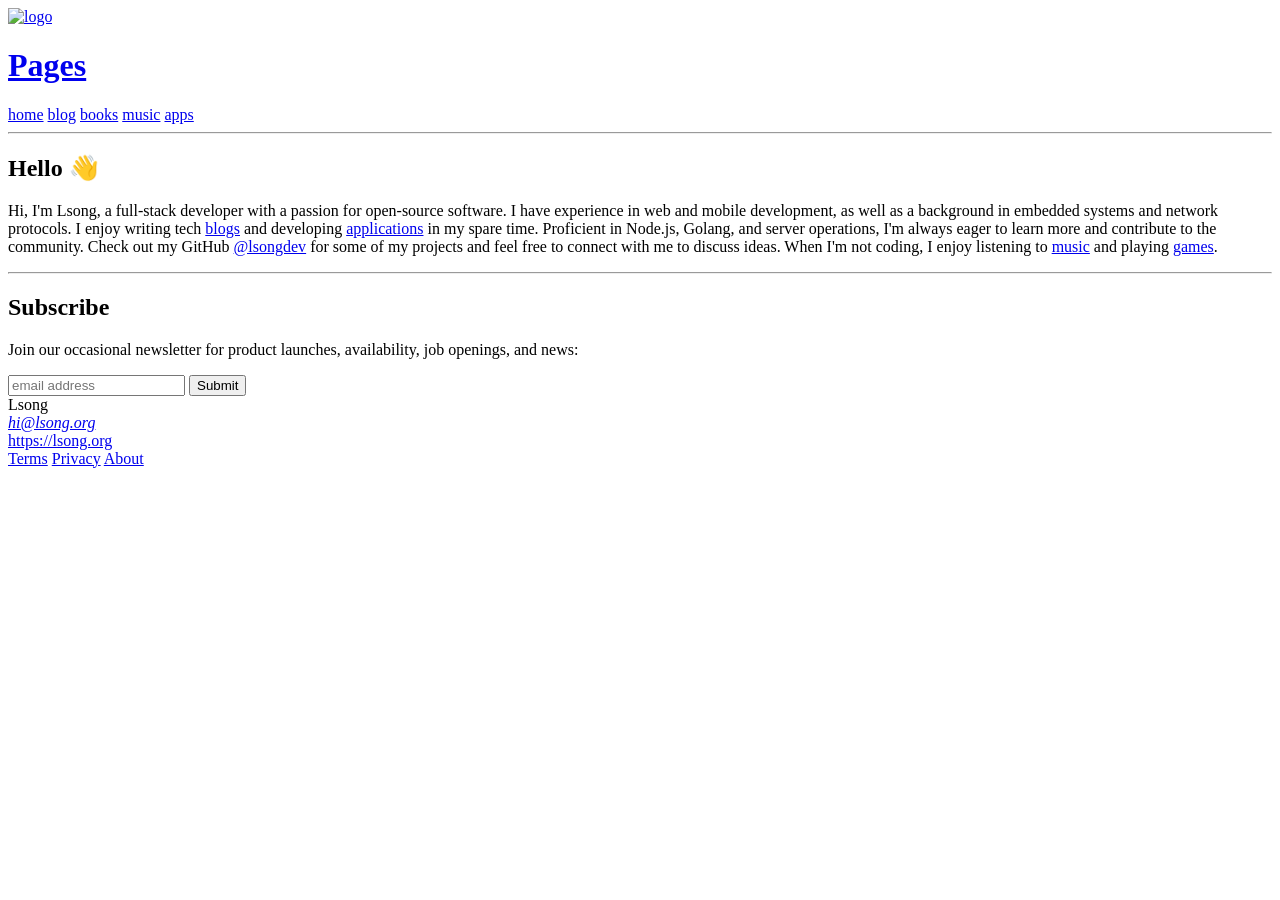
==== index.html @ 6f32d9d6 "Initial commit" ====
<!DOCTYPE html>
<html lang="en">

<head>
  <title>Lsong’s Pages</title>
  <meta charset="utf-8">
  <meta name="viewport" content="width=device-width, initial-scale=1.0, maximum-scale=1.0, user-scalable=no" />
  <meta name="description" content="homepage, blog, music and etc.">
  <meta name="author" content="Lsong">
  <meta name="theme-color" content="#ffffff">
  <meta name="mobile-web-app-capable" content="yes">
  <meta name="apple-mobile-web-app-capable" content="yes">
  <meta name="apple-mobile-web-app-title" content="Lsong’s Web">
  <meta name="apple-mobile-web-app-status-bar-style" content="default">
  <meta name="twitter:card" content="summary">
  <meta name="twitter:creator" content="@lsongdev">
  <link rel="manifest" href="manifest.json">
  <link rel="icon" type="image/svg+xml" href="https://lsong.org/icon.svg">
  <link rel="apple-touch-icon" sizes="128x128" type="image/png" href="https://lsong.org/icon-x128.png">
  <link rel="apple-touch-icon" sizes="512x512" type="image/png" href="https://lsong.org/icon-x512.png">
  <link rel="stylesheet" href="index.css">
  <script type="module" src="index.js"></script>
</head>

<body>
  <div class="container">
    <header class="header">
      <a href="/" class="heading">
        <img src="https://lsong.org/icon.svg" alt="logo" class="logo" width="24">
        <h1 prefix="Lsong’s " class="title">Pages</h1>
      </a>
      <nav class="nav nav-bar">
        <a href="//lsong.org">home</a>
        <a href="//lsong.org/posts">blog</a>
        <a href="//lsong.org/books">books</a>
        <a href="//lsong.org/music">music</a>
        <a href="//lsong.org/start">apps</a>
        <x-inbox></x-inbox>
      </nav>
      <hr />
    </header>
    <main class="content">

      <section id="hello">
        <h2>Hello 👋</h2>
        <p class="headline">
          Hi, I'm Lsong, a full-stack developer with a passion for open-source software.
          I have experience in web and mobile development, as well as a background in embedded systems and network
          protocols.
          I enjoy writing tech <a href="//lsong.org/posts">blogs</a> and developing <a
            href="//lsong.org/start#apps">applications</a> in my spare time.
          Proficient in Node.js, Golang, and server operations, I'm always eager to learn more and contribute to the
          community.
          Check out my GitHub <a href="https://github.com/lsongdev">@lsongdev</a> for some of my projects and feel free
          to connect
          with me to discuss ideas.
          When I'm not coding, I enjoy listening to <a href="//lsong.org/music">music</a> and playing <a
            href="//lsong.org/games">games</a>.
        </p>
      </section>

      <section id="app"></section>

      <hr />
      <section id="subscribe" class="subscribe">
        <h2>Subscribe</h2>
        <p>Join our occasional newsletter for product launches, availability, job openings, and news:</p>
        <form action="https://formspree.io/hi@lsong.org" method="post" class="input-group width-full">
          <input class="input" type="email" id="email" name="email" required placeholder="email address">
          <button class="button" type="submit">Submit</button>
        </form>
      </section>
    </main>
    <footer class="footer flex flex-center flex-jc-between">
      <div>
        Lsong
        <address>
          <a href="mailto:hi@lsong.org">hi@lsong.org</a>
        </address>
        <a href="https://lsong.org">https://lsong.org</a>
      </div>

      <nav>
        <a href="https://lsong.org/terms.html">Terms</a>
        <a href="https://lsong.org/privacy.html">Privacy</a>
        <a href="https://lsong.org/about.html">About</a>
      </nav>
    </footer>
  </div>
</body>

</html>
---- index.css ----
@import url(https://lsong.org/css/stylesheet.css);
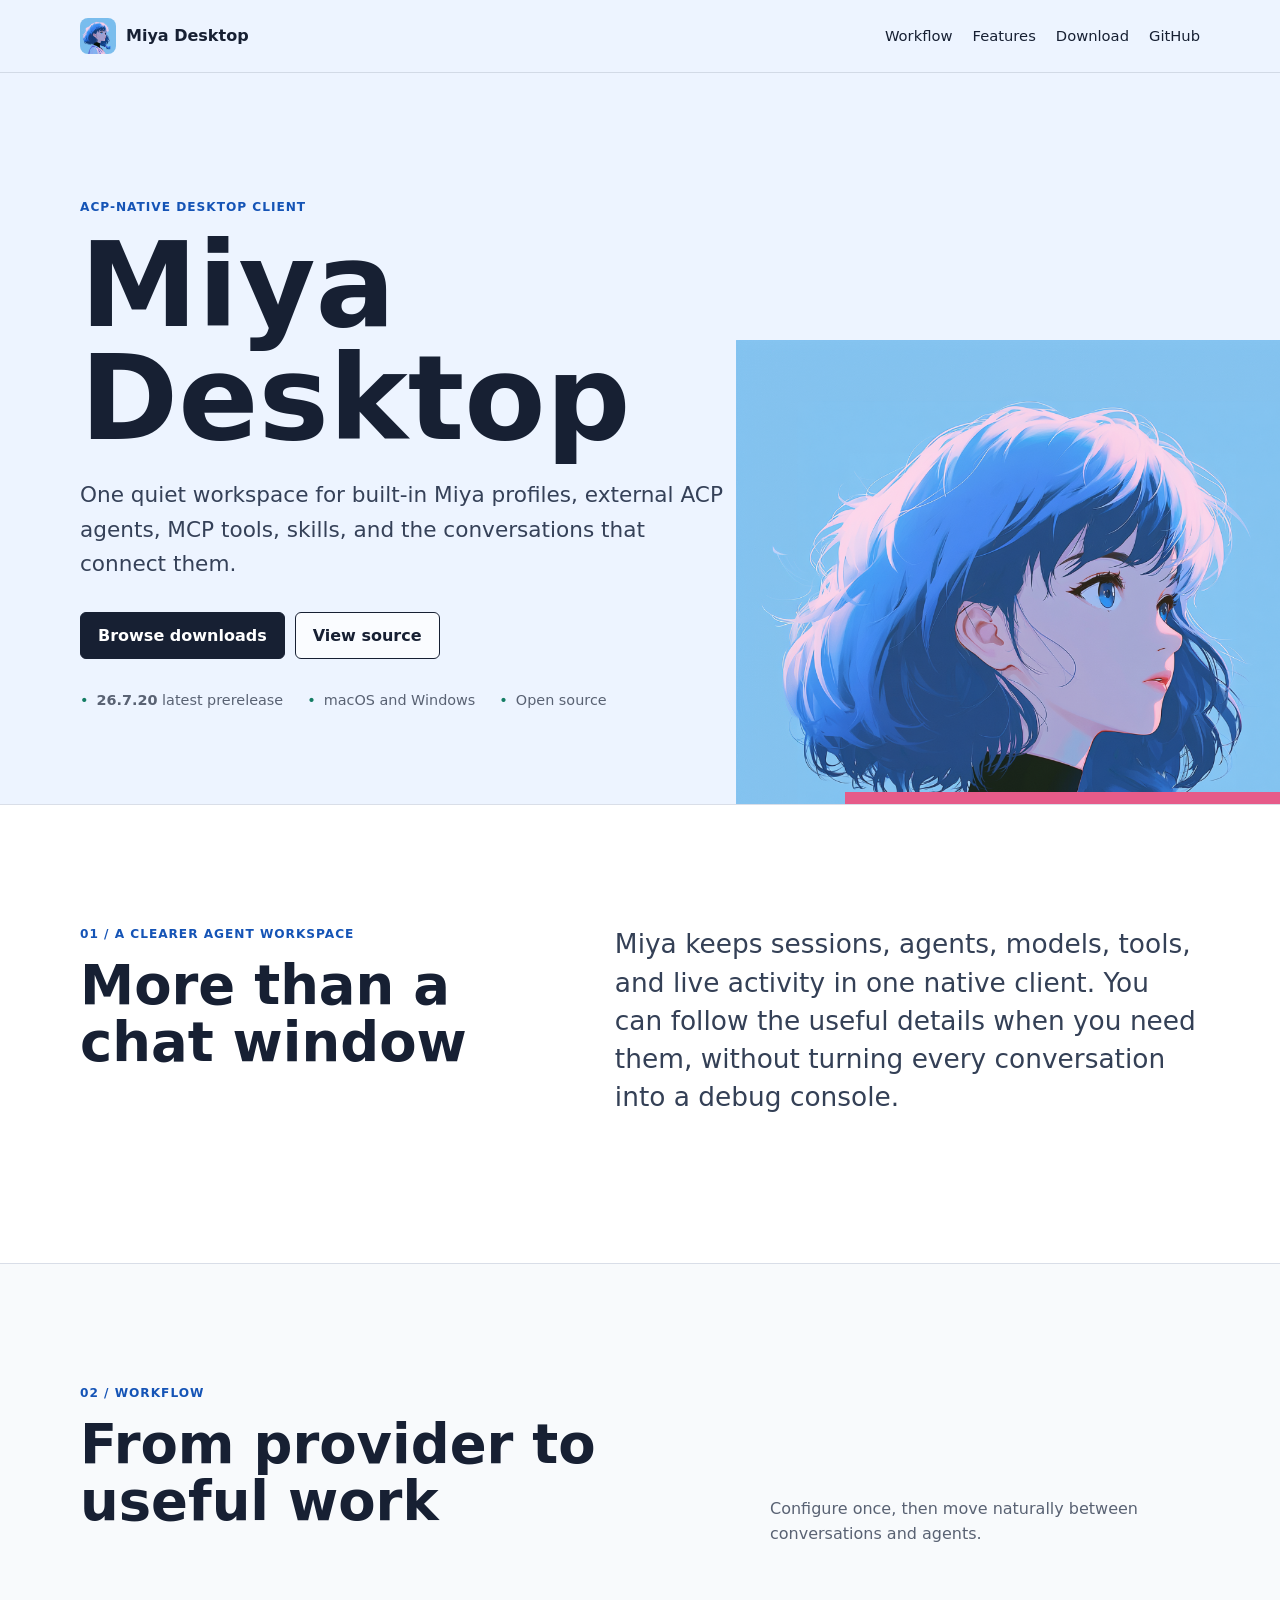
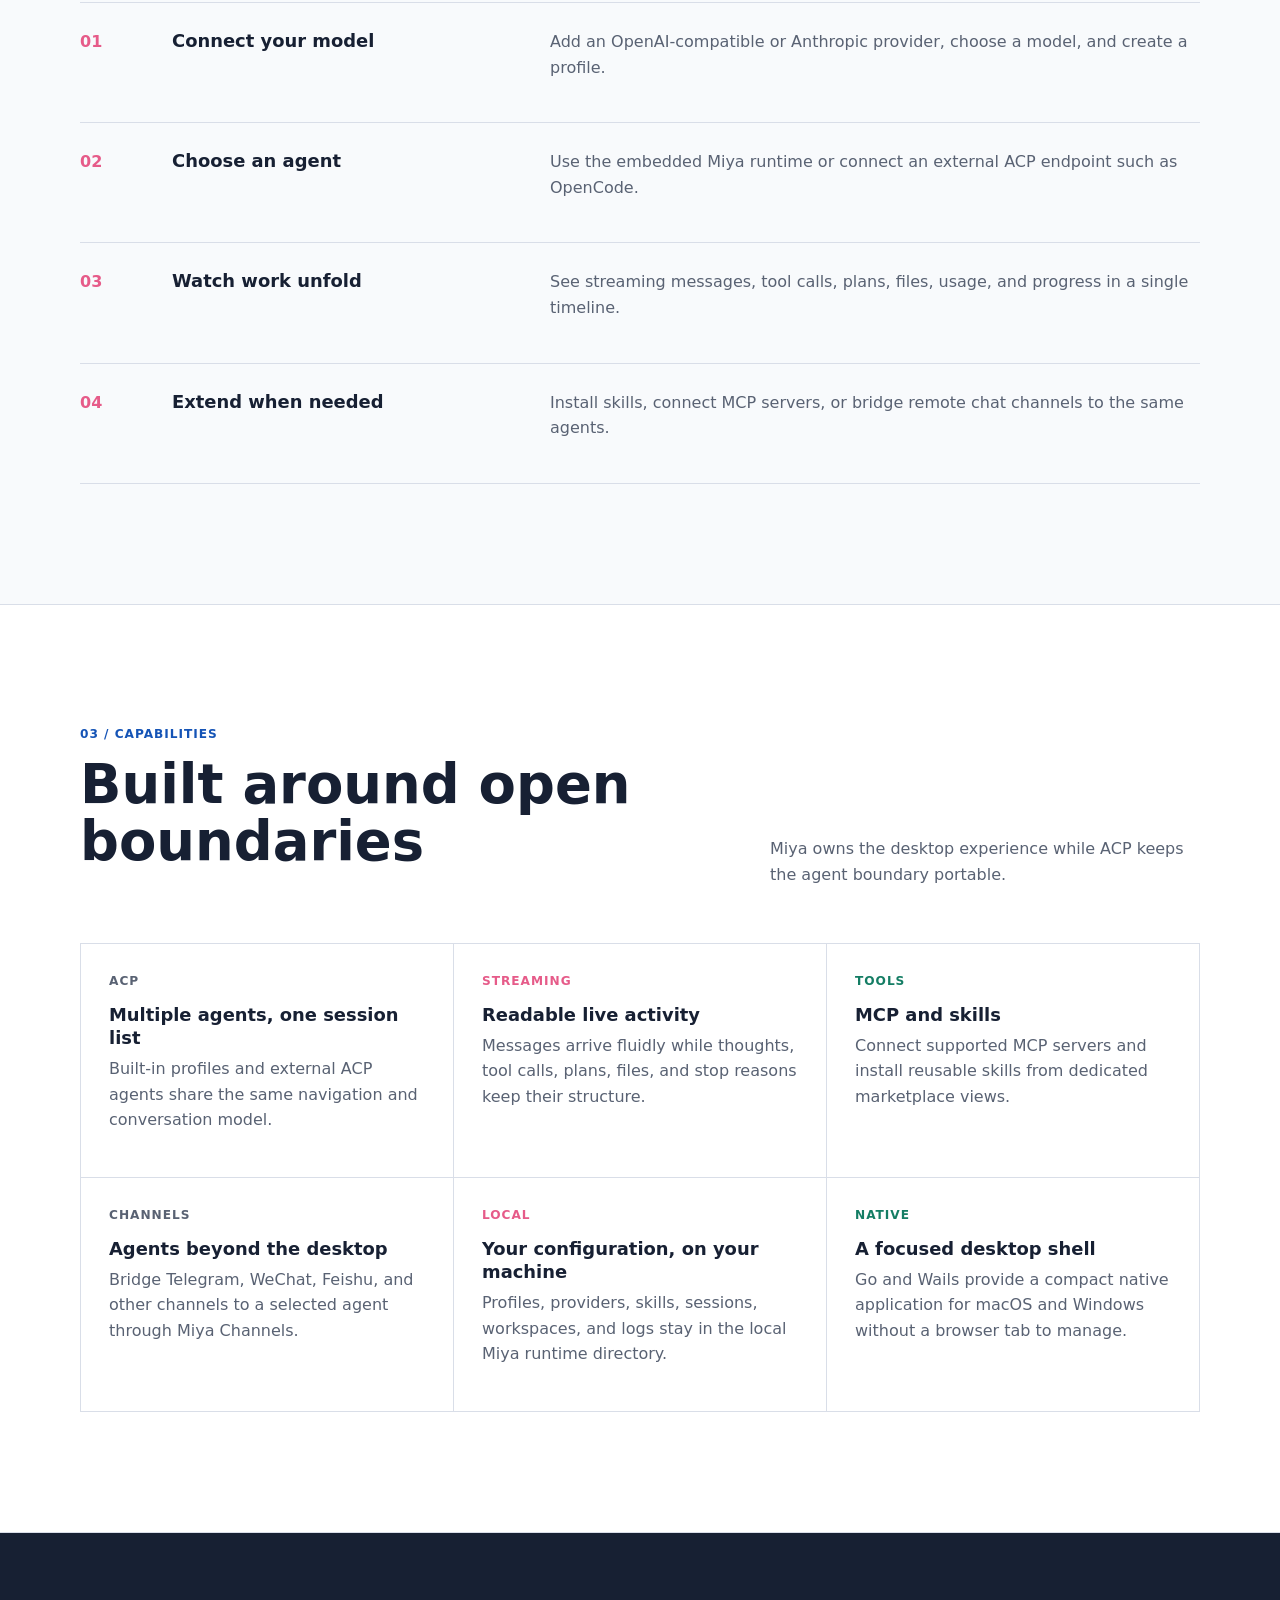
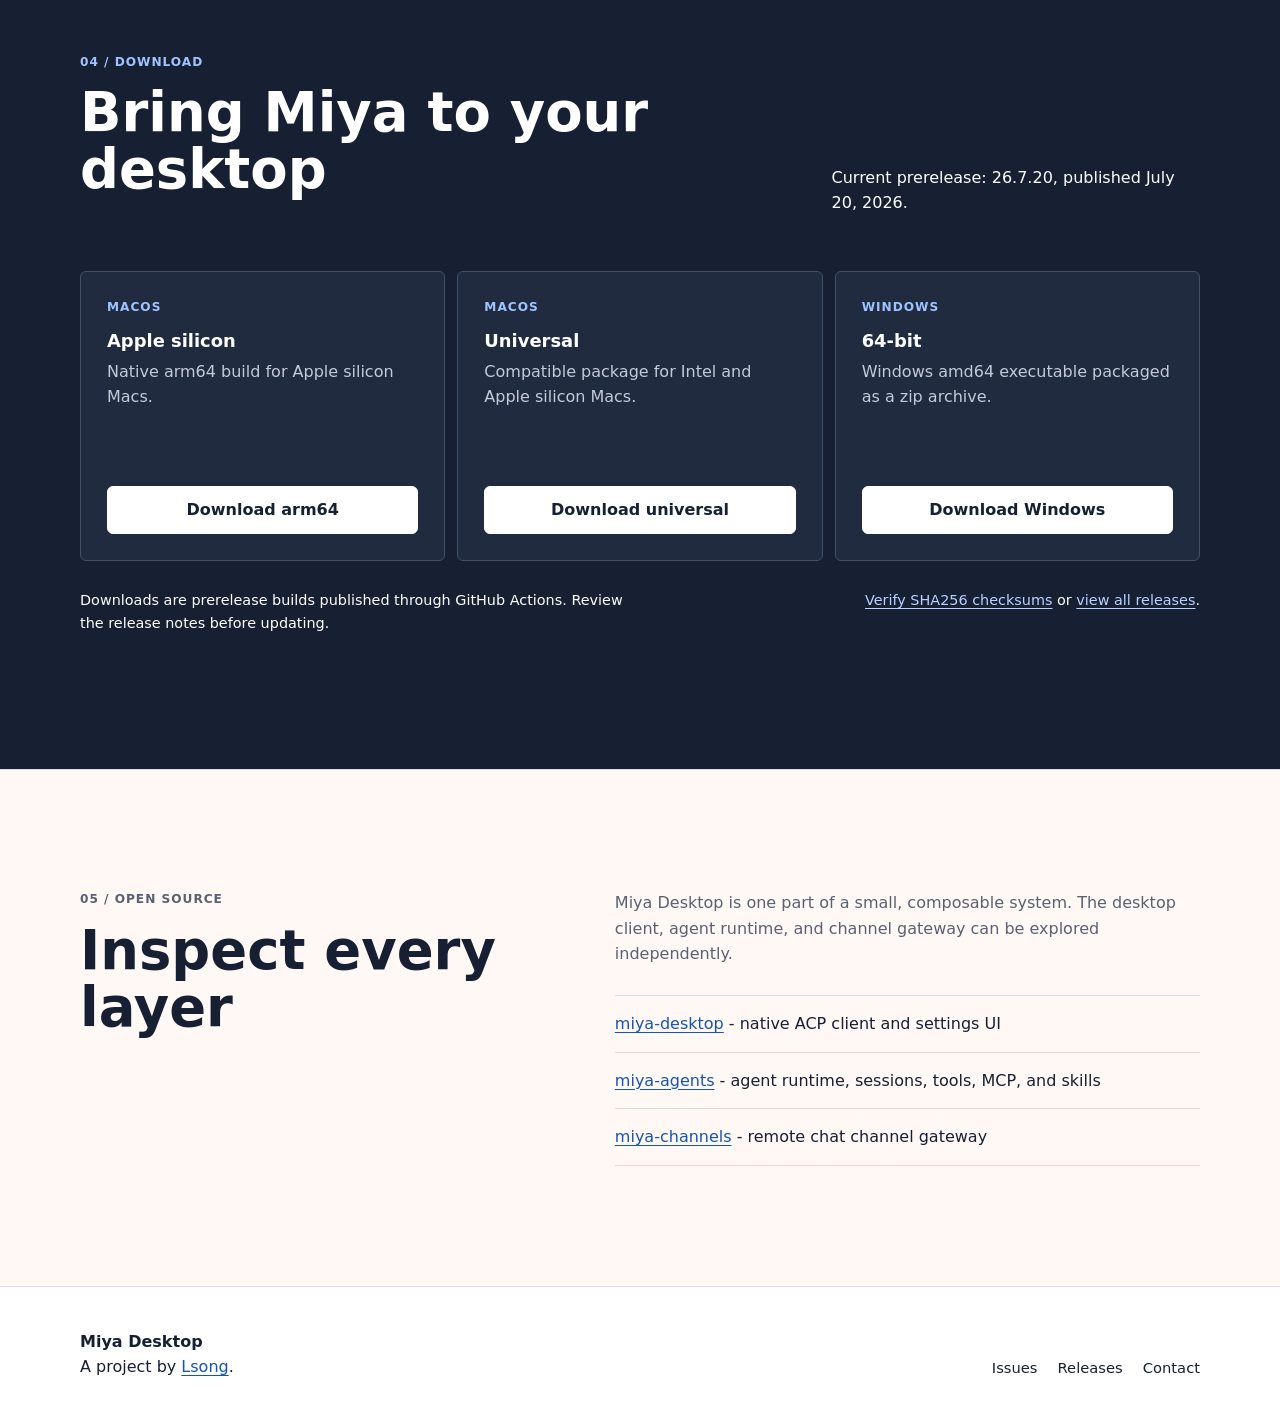
==== commit 9c53fa64: "feat: build Miya Desktop website" ====
--- a/index.html
+++ b/index.html
@@ -1,92 +1,147 @@
 <!DOCTYPE html>
 <html lang="en">
-
 <head>
-  <title>Lsong’s Pages</title>
   <meta charset="utf-8">
-  <meta name="viewport" content="width=device-width, initial-scale=1.0, maximum-scale=1.0, user-scalable=no" />
-  <meta name="description" content="homepage, blog, music and etc.">
+  <meta name="viewport" content="width=device-width, initial-scale=1">
+  <title>Miya Desktop - A native workspace for AI agents</title>
+  <meta name="description" content="Miya Desktop is an ACP-native desktop workspace for AI agents, local runtimes, MCP tools, skills, and remote channels.">
   <meta name="author" content="Lsong">
-  <meta name="theme-color" content="#ffffff">
-  <meta name="mobile-web-app-capable" content="yes">
-  <meta name="apple-mobile-web-app-capable" content="yes">
-  <meta name="apple-mobile-web-app-title" content="Lsong’s Web">
-  <meta name="apple-mobile-web-app-status-bar-style" content="default">
+  <meta name="theme-color" content="#f6f8fc">
+  <meta property="og:type" content="website">
+  <meta property="og:title" content="Miya Desktop">
+  <meta property="og:description" content="A native workspace for AI agents, tools, and remote channels.">
+  <meta property="og:image" content="appicon.png">
   <meta name="twitter:card" content="summary">
   <meta name="twitter:creator" content="@lsongdev">
   <link rel="manifest" href="manifest.json">
-  <link rel="icon" type="image/svg+xml" href="https://lsong.org/icon.svg">
-  <link rel="apple-touch-icon" sizes="128x128" type="image/png" href="https://lsong.org/icon-x128.png">
-  <link rel="apple-touch-icon" sizes="512x512" type="image/png" href="https://lsong.org/icon-x512.png">
+  <link rel="icon" type="image/png" href="appicon.png">
+  <link rel="apple-touch-icon" href="appicon.png">
   <link rel="stylesheet" href="index.css">
   <script type="module" src="index.js"></script>
 </head>
+<body>
+  <a class="skip-link" href="#main">Skip to content</a>
+  <header class="site-header">
+    <div class="container header-inner">
+      <a class="brand" href="#top" aria-label="Miya Desktop home">
+        <img src="appicon.png" width="36" height="36" alt="">
+        <span>Miya Desktop</span>
+      </a>
+      <nav class="site-nav" aria-label="Primary navigation">
+        <a href="#workflow">Workflow</a>
+        <a href="#features">Features</a>
+        <a href="#download">Download</a>
+        <a href="https://github.com/lsongdev/miya-desktop">GitHub</a>
+      </nav>
+    </div>
+  </header>
 
-<body>
-  <div class="container">
-    <header class="header">
-      <a href="/" class="heading">
-        <img src="https://lsong.org/icon.svg" alt="logo" class="logo" width="24">
-        <h1 prefix="Lsong’s " class="title">Pages</h1>
-      </a>
-      <nav class="nav nav-bar">
-        <a href="//lsong.org">home</a>
-        <a href="//lsong.org/posts">blog</a>
-        <a href="//lsong.org/books">books</a>
-        <a href="//lsong.org/music">music</a>
-        <a href="//lsong.org/start">apps</a>
-        <x-inbox></x-inbox>
-      </nav>
-      <hr />
-    </header>
-    <main class="content">
+  <main id="main">
+    <section class="hero" id="top" aria-labelledby="hero-title">
+      <img class="hero-icon" src="appicon.png" width="320" height="320" alt="Miya Desktop app icon">
+      <div class="container hero-content">
+        <p class="eyebrow">ACP-native desktop client</p>
+        <h1 id="hero-title">Miya Desktop</h1>
+        <p class="hero-summary">One quiet workspace for built-in Miya profiles, external ACP agents, MCP tools, skills, and the conversations that connect them.</p>
+        <div class="hero-actions">
+          <a class="button button-primary" id="primary-download" href="https://github.com/lsongdev/miya-desktop/releases">Browse downloads</a>
+          <a class="button button-secondary" href="https://github.com/lsongdev/miya-desktop">View source</a>
+        </div>
+        <ul class="release-facts" aria-label="Availability">
+          <li><strong id="release-version">26.7.20</strong> latest prerelease</li>
+          <li>macOS and Windows</li>
+          <li>Open source</li>
+        </ul>
+      </div>
+    </section>
 
-      <section id="hello">
-        <h2>Hello 👋</h2>
-        <p class="headline">
-          Hi, I'm Lsong, a full-stack developer with a passion for open-source software.
-          I have experience in web and mobile development, as well as a background in embedded systems and network
-          protocols.
-          I enjoy writing tech <a href="//lsong.org/posts">blogs</a> and developing <a
-            href="//lsong.org/start#apps">applications</a> in my spare time.
-          Proficient in Node.js, Golang, and server operations, I'm always eager to learn more and contribute to the
-          community.
-          Check out my GitHub <a href="https://github.com/lsongdev">@lsongdev</a> for some of my projects and feel free
-          to connect
-          with me to discuss ideas.
-          When I'm not coding, I enjoy listening to <a href="//lsong.org/music">music</a> and playing <a
-            href="//lsong.org/games">games</a>.
-        </p>
-      </section>
+    <section class="intro section" aria-labelledby="intro-title">
+      <div class="container intro-grid">
+        <div>
+          <p class="section-index">01 / A clearer agent workspace</p>
+          <h2 id="intro-title">More than a chat window</h2>
+        </div>
+        <p class="section-lead">Miya keeps sessions, agents, models, tools, and live activity in one native client. You can follow the useful details when you need them, without turning every conversation into a debug console.</p>
+      </div>
+    </section>
 
-      <section id="app"></section>
+    <section class="workflow section" id="workflow" aria-labelledby="workflow-title">
+      <div class="container">
+        <div class="section-heading">
+          <div>
+            <p class="section-index">02 / Workflow</p>
+            <h2 id="workflow-title">From provider to useful work</h2>
+          </div>
+          <p>Configure once, then move naturally between conversations and agents.</p>
+        </div>
+        <ol class="workflow-list">
+          <li><span class="step-number">01</span><div><h3>Connect your model</h3><p>Add an OpenAI-compatible or Anthropic provider, choose a model, and create a profile.</p></div></li>
+          <li><span class="step-number">02</span><div><h3>Choose an agent</h3><p>Use the embedded Miya runtime or connect an external ACP endpoint such as OpenCode.</p></div></li>
+          <li><span class="step-number">03</span><div><h3>Watch work unfold</h3><p>See streaming messages, tool calls, plans, files, usage, and progress in a single timeline.</p></div></li>
+          <li><span class="step-number">04</span><div><h3>Extend when needed</h3><p>Install skills, connect MCP servers, or bridge remote chat channels to the same agents.</p></div></li>
+        </ol>
+      </div>
+    </section>
 
-      <hr />
-      <section id="subscribe" class="subscribe">
-        <h2>Subscribe</h2>
-        <p>Join our occasional newsletter for product launches, availability, job openings, and news:</p>
-        <form action="https://formspree.io/hi@lsong.org" method="post" class="input-group width-full">
-          <input class="input" type="email" id="email" name="email" required placeholder="email address">
-          <button class="button" type="submit">Submit</button>
-        </form>
-      </section>
-    </main>
-    <footer class="footer flex flex-center flex-jc-between">
-      <div>
-        Lsong
-        <address>
-          <a href="mailto:hi@lsong.org">hi@lsong.org</a>
-        </address>
-        <a href="https://lsong.org">https://lsong.org</a>
+    <section class="features section" id="features" aria-labelledby="features-title">
+      <div class="container">
+        <div class="section-heading">
+          <div>
+            <p class="section-index">03 / Capabilities</p>
+            <h2 id="features-title">Built around open boundaries</h2>
+          </div>
+          <p>Miya owns the desktop experience while ACP keeps the agent boundary portable.</p>
+        </div>
+        <div class="feature-grid">
+          <article><p class="feature-label">ACP</p><h3>Multiple agents, one session list</h3><p>Built-in profiles and external ACP agents share the same navigation and conversation model.</p></article>
+          <article><p class="feature-label">Streaming</p><h3>Readable live activity</h3><p>Messages arrive fluidly while thoughts, tool calls, plans, files, and stop reasons keep their structure.</p></article>
+          <article><p class="feature-label">Tools</p><h3>MCP and skills</h3><p>Connect supported MCP servers and install reusable skills from dedicated marketplace views.</p></article>
+          <article><p class="feature-label">Channels</p><h3>Agents beyond the desktop</h3><p>Bridge Telegram, WeChat, Feishu, and other channels to a selected agent through Miya Channels.</p></article>
+          <article><p class="feature-label">Local</p><h3>Your configuration, on your machine</h3><p>Profiles, providers, skills, sessions, workspaces, and logs stay in the local Miya runtime directory.</p></article>
+          <article><p class="feature-label">Native</p><h3>A focused desktop shell</h3><p>Go and Wails provide a compact native application for macOS and Windows without a browser tab to manage.</p></article>
+        </div>
       </div>
+    </section>
 
-      <nav>
-        <a href="https://lsong.org/terms.html">Terms</a>
-        <a href="https://lsong.org/privacy.html">Privacy</a>
-        <a href="https://lsong.org/about.html">About</a>
-      </nav>
-    </footer>
-  </div>
+    <section class="download section" id="download" aria-labelledby="download-title">
+      <div class="container">
+        <div class="download-heading">
+          <div><p class="section-index">04 / Download</p><h2 id="download-title">Bring Miya to your desktop</h2></div>
+          <p id="release-note">Current prerelease: 26.7.20, published July 20, 2026.</p>
+        </div>
+        <div class="download-list">
+          <article data-platform-card="mac"><div><p class="platform-name">macOS</p><h3>Apple silicon</h3><p>Native arm64 build for Apple silicon Macs.</p></div><a class="button button-download" data-asset-suffix="-darwin-arm64.zip" href="https://github.com/lsongdev/miya-desktop/releases">Download arm64 <span data-asset-size></span></a></article>
+          <article data-platform-card="mac"><div><p class="platform-name">macOS</p><h3>Universal</h3><p>Compatible package for Intel and Apple silicon Macs.</p></div><a class="button button-download" data-asset-suffix="-darwin-universal.zip" href="https://github.com/lsongdev/miya-desktop/releases">Download universal <span data-asset-size></span></a></article>
+          <article data-platform-card="windows"><div><p class="platform-name">Windows</p><h3>64-bit</h3><p>Windows amd64 executable packaged as a zip archive.</p></div><a class="button button-download" data-asset-suffix="-windows-amd64.zip" href="https://github.com/lsongdev/miya-desktop/releases">Download Windows <span data-asset-size></span></a></article>
+        </div>
+        <div class="download-meta">
+          <p>Downloads are prerelease builds published through GitHub Actions. Review the release notes before updating.</p>
+          <p><a id="checksum-link" href="https://github.com/lsongdev/miya-desktop/releases">Verify SHA256 checksums</a> or <a id="all-releases-link" href="https://github.com/lsongdev/miya-desktop/releases">view all releases</a>.</p>
+        </div>
+        <noscript><p>JavaScript is disabled. The download links above open GitHub Releases, where you can choose the newest package for your platform.</p></noscript>
+      </div>
+    </section>
+
+    <section class="open-source section" aria-labelledby="source-title">
+      <div class="container source-grid">
+        <div><p class="section-index">05 / Open source</p><h2 id="source-title">Inspect every layer</h2></div>
+        <div>
+          <p>Miya Desktop is one part of a small, composable system. The desktop client, agent runtime, and channel gateway can be explored independently.</p>
+          <ul class="repo-list">
+            <li><a href="https://github.com/lsongdev/miya-desktop">miya-desktop</a> - native ACP client and settings UI</li>
+            <li><a href="https://github.com/lsongdev/miya-agents">miya-agents</a> - agent runtime, sessions, tools, MCP, and skills</li>
+            <li><a href="https://github.com/lsongdev/miya-channels">miya-channels</a> - remote chat channel gateway</li>
+          </ul>
+        </div>
+      </div>
+    </section>
+  </main>
+
+  <footer class="site-footer">
+    <div class="container footer-inner">
+      <p><strong>Miya Desktop</strong><br>A project by <a href="https://lsong.org">Lsong</a>.</p>
+      <nav aria-label="Footer navigation"><a href="https://github.com/lsongdev/miya-desktop/issues">Issues</a><a href="https://github.com/lsongdev/miya-desktop/releases">Releases</a><a href="mailto:hi@lsong.org">Contact</a></nav>
+    </div>
+  </footer>
 </body>
-
-</html>+</html>
--- a/index.css
+++ b/index.css
@@ -1 +1,248 @@
 @import url(https://lsong.org/css/stylesheet.css);
+
+:root {
+  color-scheme: light;
+  --miya-ink: #172033;
+  --miya-muted: #596273;
+  --miya-line: #d9dee8;
+  --miya-surface: #ffffff;
+  --miya-soft: #f4f7fb;
+  --miya-blue: #236fe8;
+  --miya-blue-dark: #1554b6;
+  --miya-pink: #e65b89;
+  --miya-green: #147d64;
+  --miya-width: 1120px;
+}
+
+* { box-sizing: border-box; }
+html { scroll-behavior: smooth; }
+body {
+  margin: 0;
+  color: var(--miya-ink);
+  background: var(--miya-surface);
+  font-family: "Space Grotesk", system-ui, -apple-system, BlinkMacSystemFont, "Segoe UI", sans-serif;
+  line-height: 1.6;
+}
+body, button, input { letter-spacing: 0; }
+a { color: var(--miya-blue-dark); text-underline-offset: 0.2em; }
+a:hover { color: var(--miya-blue); }
+img { max-width: 100%; }
+h1, h2, h3, p { margin-top: 0; }
+h1, h2, h3 { color: var(--miya-ink); letter-spacing: 0; }
+h1 { max-width: 780px; margin-bottom: 0.2em; font-size: 7.4rem; line-height: 0.95; }
+h2 { margin-bottom: 0.5em; font-size: 3.4rem; line-height: 1.05; }
+h3 { margin-bottom: 0.35em; font-size: 1.12rem; line-height: 1.3; }
+
+.container { width: min(calc(100% - 40px), var(--miya-width)); margin-inline: auto; }
+.skip-link {
+  position: fixed;
+  top: 12px;
+  left: 12px;
+  z-index: 1000;
+  padding: 8px 12px;
+  color: #ffffff;
+  background: var(--miya-ink);
+  transform: translateY(-150%);
+}
+.skip-link:focus { transform: translateY(0); }
+
+.site-header {
+  position: absolute;
+  inset: 0 0 auto;
+  z-index: 10;
+  border-bottom: 1px solid rgba(23, 32, 51, 0.12);
+}
+.header-inner, .footer-inner, .section-heading, .download-heading {
+  display: flex;
+  align-items: center;
+  justify-content: space-between;
+  gap: 28px;
+}
+.header-inner { min-height: 72px; }
+.brand {
+  display: inline-flex;
+  align-items: center;
+  gap: 10px;
+  color: var(--miya-ink);
+  font-weight: 700;
+  text-decoration: none;
+}
+.brand img { width: 36px; height: 36px; border-radius: 8px; }
+.site-nav, .site-footer nav { display: flex; flex-wrap: wrap; gap: 20px; }
+.site-nav a, .site-footer nav a { color: var(--miya-ink); font-size: 0.92rem; text-decoration: none; }
+.site-nav a:hover, .site-footer nav a:hover { color: var(--miya-blue-dark); text-decoration: underline; }
+
+.hero {
+  position: relative;
+  min-height: min(760px, 88vh);
+  overflow: hidden;
+  border-bottom: 1px solid var(--miya-line);
+  background: #edf4ff;
+}
+.hero::after {
+  position: absolute;
+  right: 0;
+  bottom: 0;
+  width: 34%;
+  height: 12px;
+  background: var(--miya-pink);
+  content: "";
+}
+.hero-content { position: relative; z-index: 2; padding-top: clamp(150px, 22vh, 210px); padding-bottom: 92px; }
+.hero-icon {
+  position: absolute;
+  right: max(-120px, calc((100vw - var(--miya-width)) / 2 - 150px));
+  bottom: -150px;
+  width: clamp(420px, 48vw, 680px);
+  height: auto;
+  opacity: 0.92;
+}
+.eyebrow, .section-index, .feature-label, .platform-name {
+  margin-bottom: 12px;
+  color: var(--miya-blue-dark);
+  font-family: "Oxanium", system-ui, sans-serif;
+  font-size: 0.76rem;
+  font-weight: 700;
+  letter-spacing: 0.08em;
+  text-transform: uppercase;
+}
+.hero-summary { max-width: 650px; margin-bottom: 30px; color: #354158; font-size: 1.35rem; }
+.hero-actions { display: flex; flex-wrap: wrap; gap: 10px; margin-bottom: 30px; }
+.button {
+  display: inline-flex;
+  min-height: 44px;
+  align-items: center;
+  justify-content: center;
+  padding: 10px 17px;
+  border: 1px solid var(--miya-ink);
+  border-radius: 6px;
+  font-weight: 700;
+  text-decoration: none;
+}
+.button-primary { color: #ffffff; background: var(--miya-ink); }
+.button-primary:hover { color: #ffffff; background: var(--miya-blue-dark); }
+.button-secondary, .button-download { color: var(--miya-ink); background: rgba(255, 255, 255, 0.72); }
+.button-secondary:hover, .button-download:hover { color: var(--miya-blue-dark); border-color: var(--miya-blue-dark); background: #ffffff; }
+.release-facts {
+  display: flex;
+  flex-wrap: wrap;
+  gap: 8px 24px;
+  max-width: 650px;
+  margin: 0;
+  padding: 0;
+  color: var(--miya-muted);
+  font-size: 0.9rem;
+  list-style: none;
+}
+.release-facts li::before { margin-right: 8px; color: var(--miya-green); content: "\2022"; }
+
+.section { padding: clamp(70px, 10vw, 120px) 0; border-bottom: 1px solid var(--miya-line); }
+.intro { background: var(--miya-surface); }
+.intro-grid, .source-grid {
+  display: grid;
+  grid-template-columns: minmax(0, 0.85fr) minmax(0, 1.15fr);
+  gap: clamp(40px, 8vw, 110px);
+}
+.section-lead { color: #344056; font-size: 1.65rem; line-height: 1.45; }
+.workflow { background: #f8fafc; }
+.section-heading, .download-heading { align-items: end; margin-bottom: 45px; }
+.section-heading > p, .download-heading > p { max-width: 430px; margin-bottom: 10px; color: var(--miya-muted); }
+.workflow-list { margin: 0; padding: 0; border-top: 1px solid var(--miya-line); list-style: none; }
+.workflow-list li {
+  display: grid;
+  grid-template-columns: 72px minmax(0, 1fr);
+  gap: 20px;
+  padding: 26px 0;
+  border-bottom: 1px solid var(--miya-line);
+}
+.workflow-list li > div { display: grid; grid-template-columns: minmax(180px, 0.7fr) minmax(0, 1.3fr); gap: 28px; }
+.workflow-list p, .feature-grid p, .download-list p, .source-grid p { color: var(--miya-muted); }
+.step-number { color: var(--miya-pink); font-family: "Oxanium", system-ui, sans-serif; font-weight: 700; }
+
+.feature-grid {
+  display: grid;
+  grid-template-columns: repeat(3, minmax(0, 1fr));
+  border-top: 1px solid var(--miya-line);
+  border-left: 1px solid var(--miya-line);
+}
+.feature-grid article { min-height: 230px; padding: 28px; border-right: 1px solid var(--miya-line); border-bottom: 1px solid var(--miya-line); }
+.feature-grid article:nth-child(3n + 2) .feature-label { color: var(--miya-pink); }
+.feature-grid article:nth-child(3n + 3) .feature-label { color: var(--miya-green); }
+
+.download { background: #172033; }
+.download h2, .download h3, .download .section-index, .download .platform-name, .download-heading > p, .download-meta, .download noscript { color: #ffffff; }
+.download .section-index, .download .platform-name { color: #9fc3ff; }
+.download-list { display: grid; grid-template-columns: repeat(3, minmax(0, 1fr)); gap: 12px; }
+.download-list article {
+  display: flex;
+  min-height: 290px;
+  flex-direction: column;
+  justify-content: space-between;
+  padding: 26px;
+  border: 1px solid #445069;
+  border-radius: 6px;
+  background: #202b40;
+}
+.download-list article.is-recommended { border-color: #9fc3ff; }
+.download-list article.is-recommended::before {
+  display: block;
+  margin-bottom: 18px;
+  color: #9fc3ff;
+  font-size: 0.76rem;
+  font-weight: 700;
+  text-transform: uppercase;
+  content: "Recommended for this device";
+}
+.download-list p { color: #c3cad8; }
+.button-download { width: 100%; color: var(--miya-ink); border-color: #ffffff; background: #ffffff; }
+.button-download span:not(:empty)::before { content: " · "; }
+.download-meta { display: flex; justify-content: space-between; gap: 30px; margin-top: 28px; font-size: 0.9rem; }
+.download-meta p { max-width: 560px; }
+.download-meta a { color: #b8d1ff; }
+
+.open-source { background: #fff8f4; }
+.repo-list { margin: 28px 0 0; padding: 0; border-top: 1px solid #e8d8d0; list-style: none; }
+.repo-list li { padding: 15px 0; border-bottom: 1px solid #e8d8d0; }
+.site-footer { padding: 42px 0; background: #ffffff; }
+.footer-inner { align-items: end; }
+.footer-inner p { margin-bottom: 0; }
+.error-page { min-height: 100vh; padding: 180px 0 90px; background: #edf4ff; }
+.error-page h1 { max-width: 900px; font-size: 7rem; }
+
+@media (max-width: 820px) {
+  h1 { font-size: 4.5rem; }
+  h2 { font-size: 2.7rem; }
+  .hero-summary { font-size: 1.2rem; }
+  .section-lead { font-size: 1.4rem; }
+  .error-page h1 { font-size: 4.5rem; }
+  .site-header { position: relative; background: #edf4ff; }
+  .header-inner { min-height: auto; align-items: flex-start; padding-block: 16px; }
+  .site-nav { justify-content: flex-end; gap: 8px 14px; }
+  .hero { min-height: 700px; }
+  .hero-content { padding-top: 72px; padding-bottom: 160px; }
+  .hero-icon { right: -80px; bottom: -120px; width: 430px; }
+  .intro-grid, .source-grid, .feature-grid, .download-list { grid-template-columns: 1fr; }
+  .feature-grid article { min-height: 0; }
+  .section-heading, .download-heading, .download-meta { align-items: flex-start; flex-direction: column; }
+  .workflow-list li > div { grid-template-columns: 1fr; gap: 4px; }
+}
+
+@media (max-width: 560px) {
+  h1 { font-size: 3.4rem; }
+  h2 { font-size: 2.2rem; }
+  .error-page h1 { font-size: 3.4rem; }
+  .container { width: min(calc(100% - 28px), var(--miya-width)); }
+  .header-inner, .footer-inner { align-items: flex-start; flex-direction: column; }
+  .site-nav { width: 100%; justify-content: flex-start; }
+  .hero { min-height: 660px; }
+  .hero-content { padding-top: 56px; padding-bottom: 90px; }
+  .hero-icon { right: -35px; bottom: -25px; width: 180px; }
+  .hero-actions .button { width: 100%; }
+  .release-facts { max-width: 215px; }
+  .workflow-list li { grid-template-columns: 48px minmax(0, 1fr); }
+  .download-list article { min-height: 250px; }
+}
+
+@media (prefers-reduced-motion: reduce) {
+  html { scroll-behavior: auto; }
+}
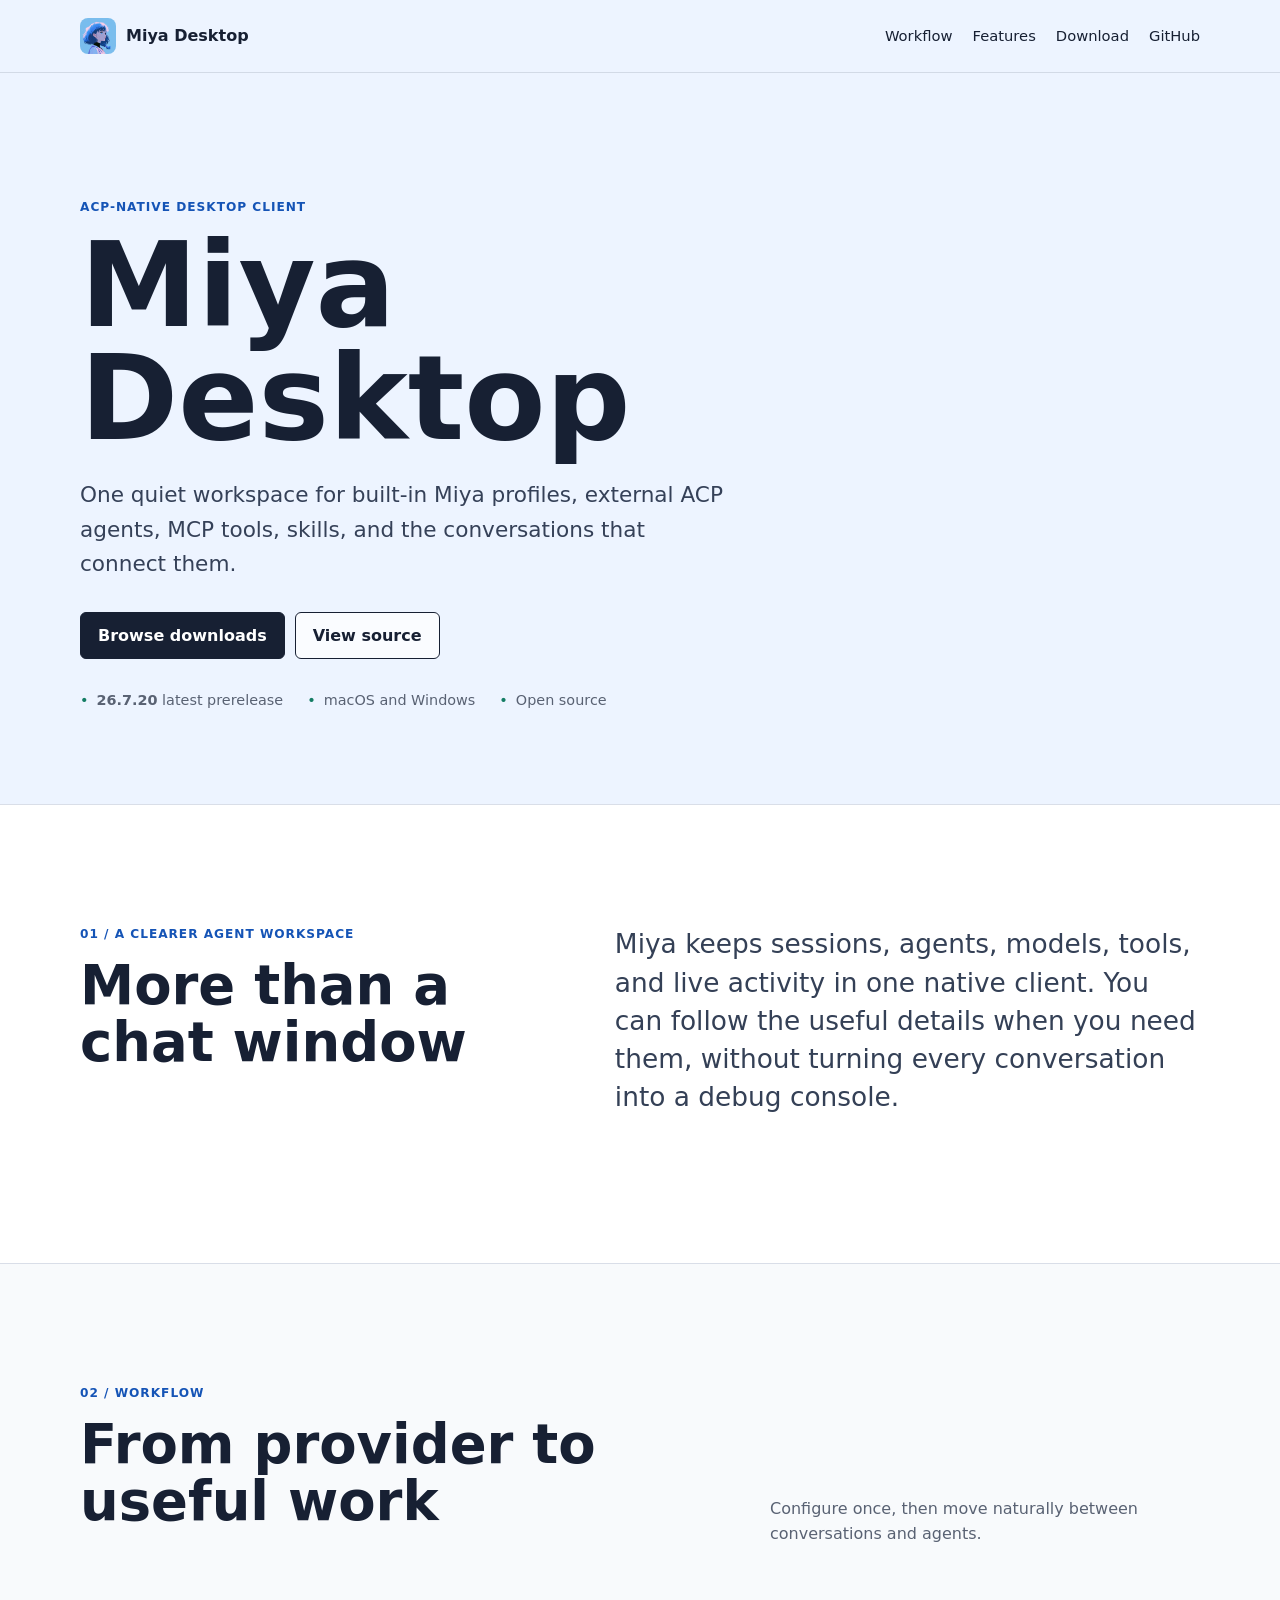
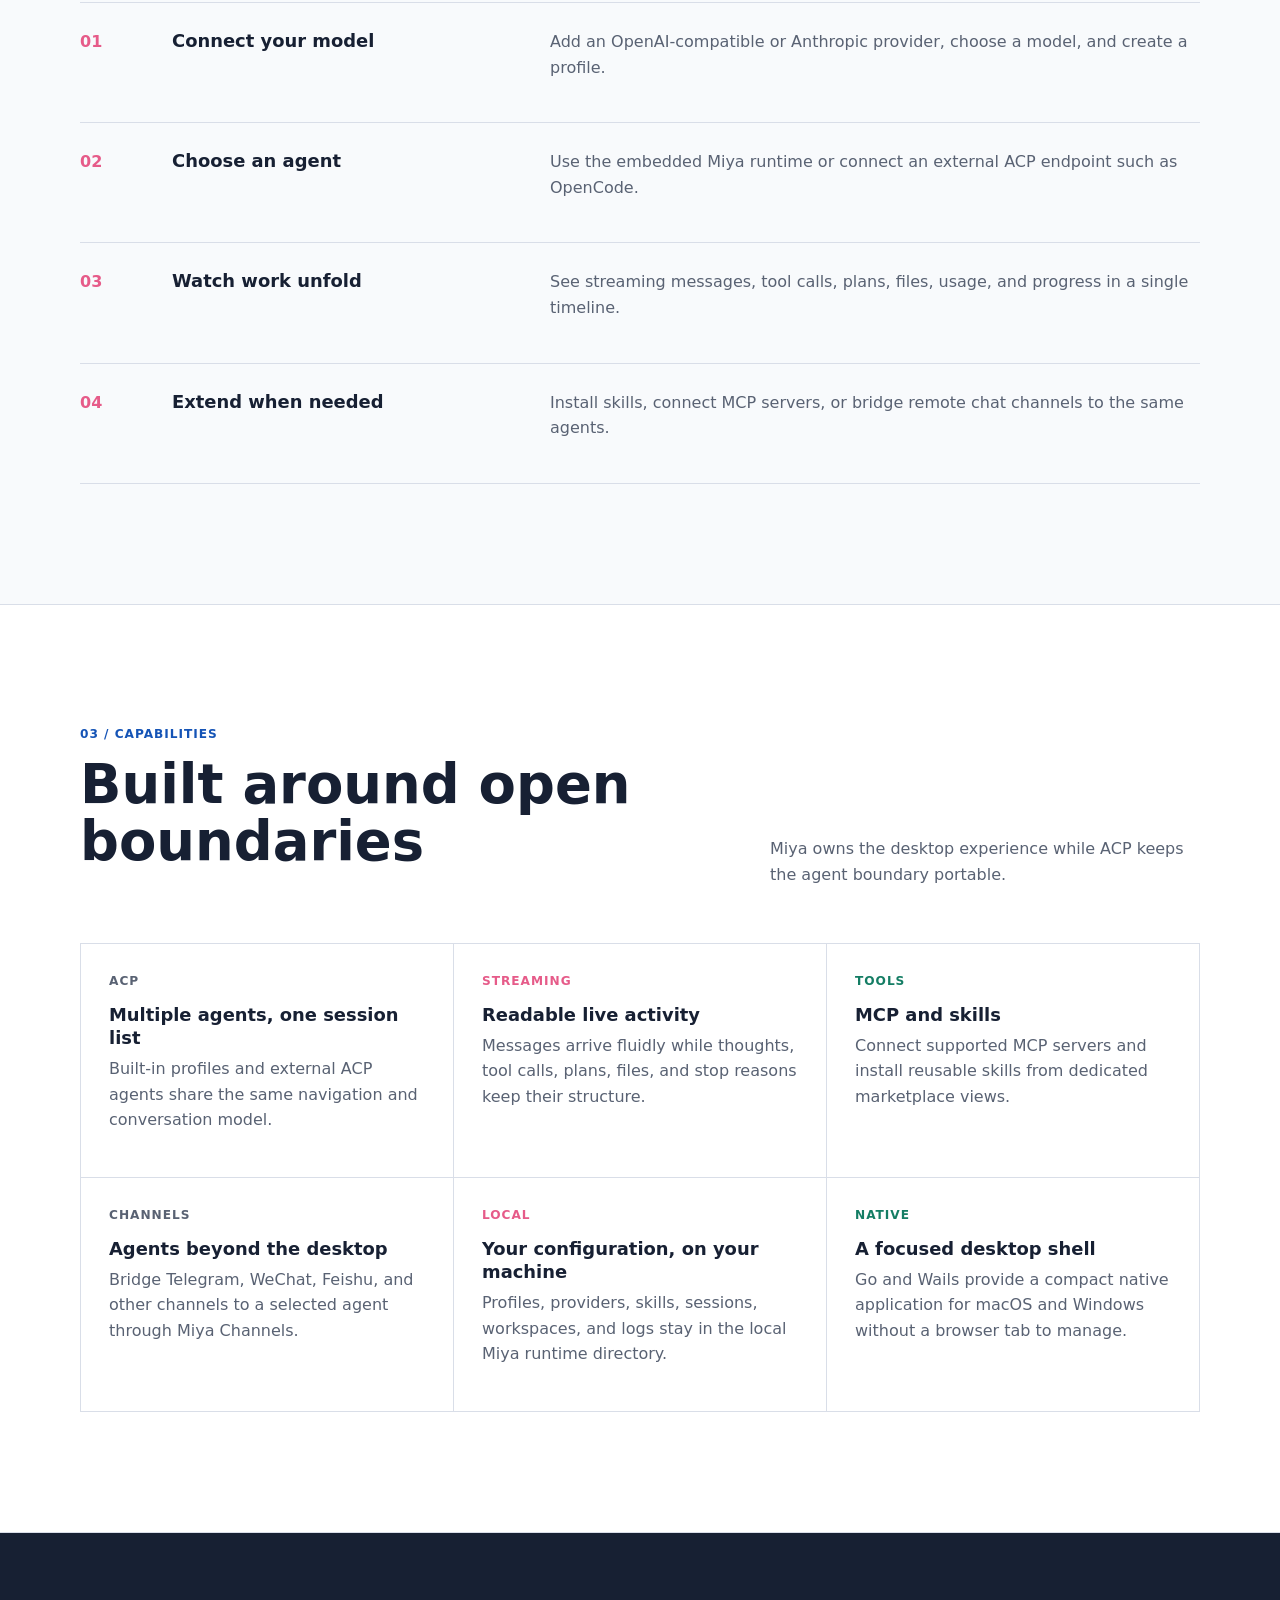
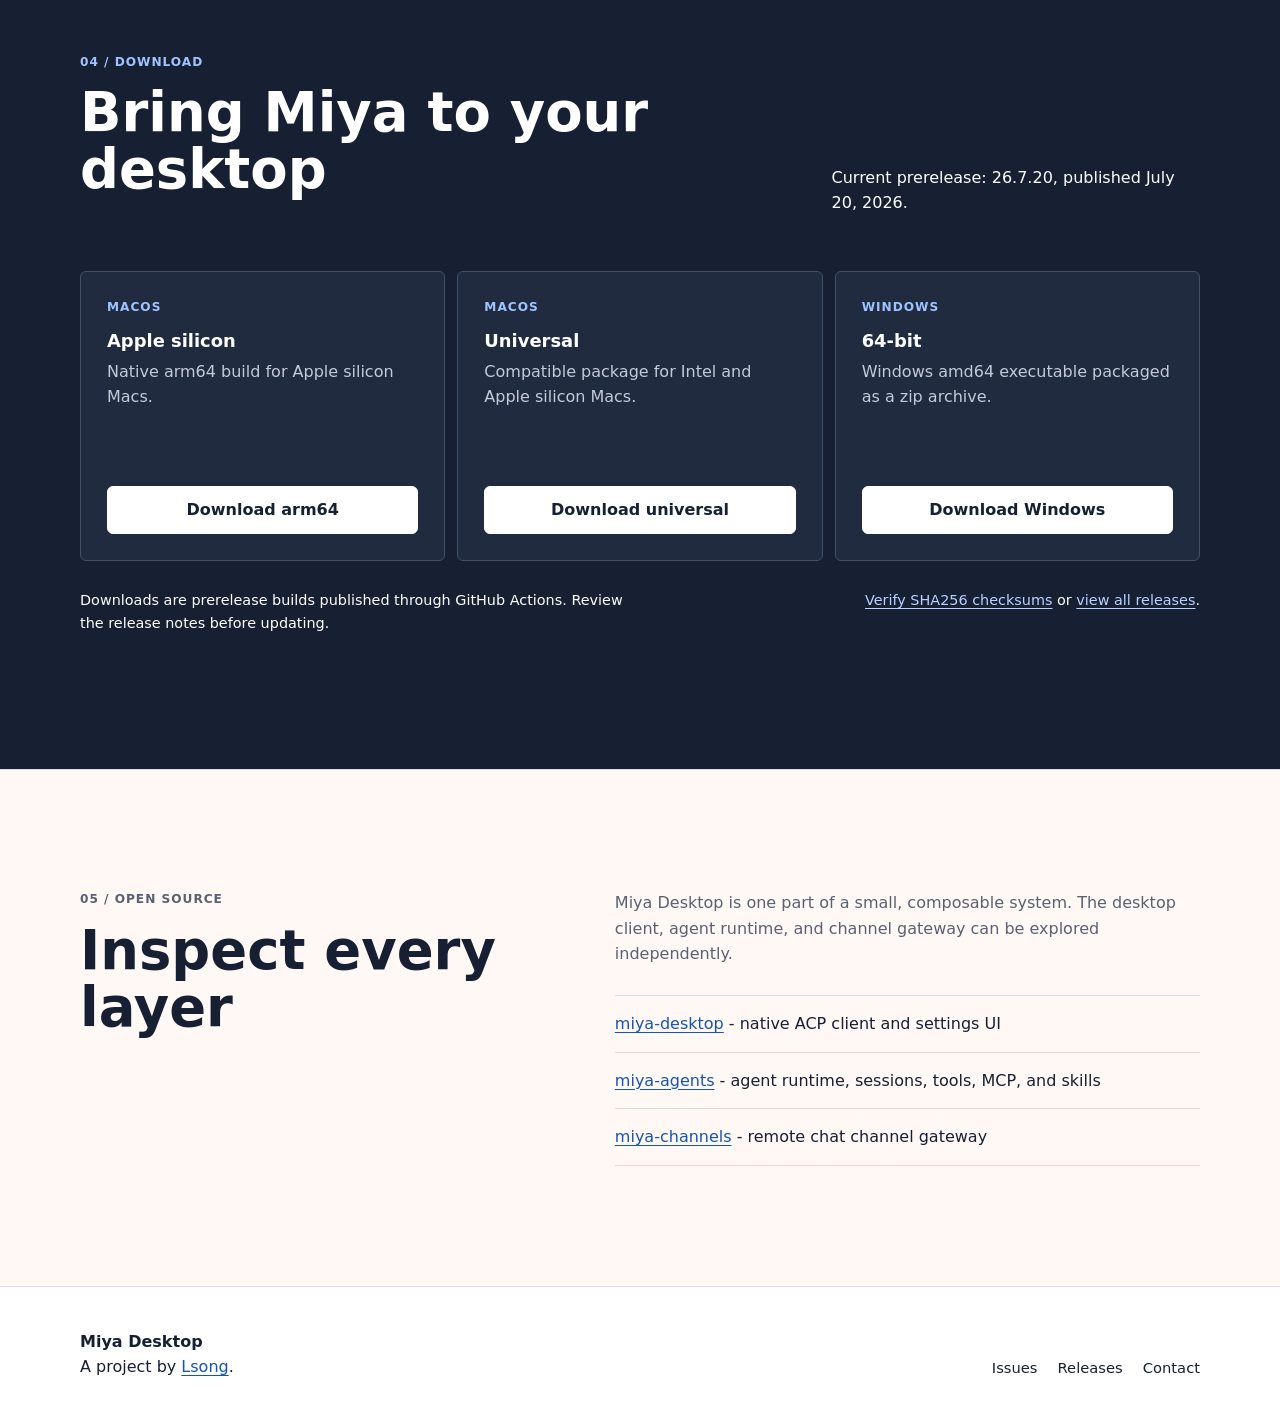
==== commit 514ef574: "fix: simplify website hero" ====
--- a/index.html
+++ b/index.html
@@ -38,7 +38,6 @@
 
   <main id="main">
     <section class="hero" id="top" aria-labelledby="hero-title">
-      <img class="hero-icon" src="appicon.png" width="320" height="320" alt="Miya Desktop app icon">
       <div class="container hero-content">
         <p class="eyebrow">ACP-native desktop client</p>
         <h1 id="hero-title">Miya Desktop</h1>
--- a/index.css
+++ b/index.css
@@ -79,24 +79,7 @@
   border-bottom: 1px solid var(--miya-line);
   background: #edf4ff;
 }
-.hero::after {
-  position: absolute;
-  right: 0;
-  bottom: 0;
-  width: 34%;
-  height: 12px;
-  background: var(--miya-pink);
-  content: "";
-}
 .hero-content { position: relative; z-index: 2; padding-top: clamp(150px, 22vh, 210px); padding-bottom: 92px; }
-.hero-icon {
-  position: absolute;
-  right: max(-120px, calc((100vw - var(--miya-width)) / 2 - 150px));
-  bottom: -150px;
-  width: clamp(420px, 48vw, 680px);
-  height: auto;
-  opacity: 0.92;
-}
 .eyebrow, .section-index, .feature-label, .platform-name {
   margin-bottom: 12px;
   color: var(--miya-blue-dark);
@@ -220,7 +203,6 @@
   .site-nav { justify-content: flex-end; gap: 8px 14px; }
   .hero { min-height: 700px; }
   .hero-content { padding-top: 72px; padding-bottom: 160px; }
-  .hero-icon { right: -80px; bottom: -120px; width: 430px; }
   .intro-grid, .source-grid, .feature-grid, .download-list { grid-template-columns: 1fr; }
   .feature-grid article { min-height: 0; }
   .section-heading, .download-heading, .download-meta { align-items: flex-start; flex-direction: column; }
@@ -236,9 +218,7 @@
   .site-nav { width: 100%; justify-content: flex-start; }
   .hero { min-height: 660px; }
   .hero-content { padding-top: 56px; padding-bottom: 90px; }
-  .hero-icon { right: -35px; bottom: -25px; width: 180px; }
   .hero-actions .button { width: 100%; }
-  .release-facts { max-width: 215px; }
   .workflow-list li { grid-template-columns: 48px minmax(0, 1fr); }
   .download-list article { min-height: 250px; }
 }
